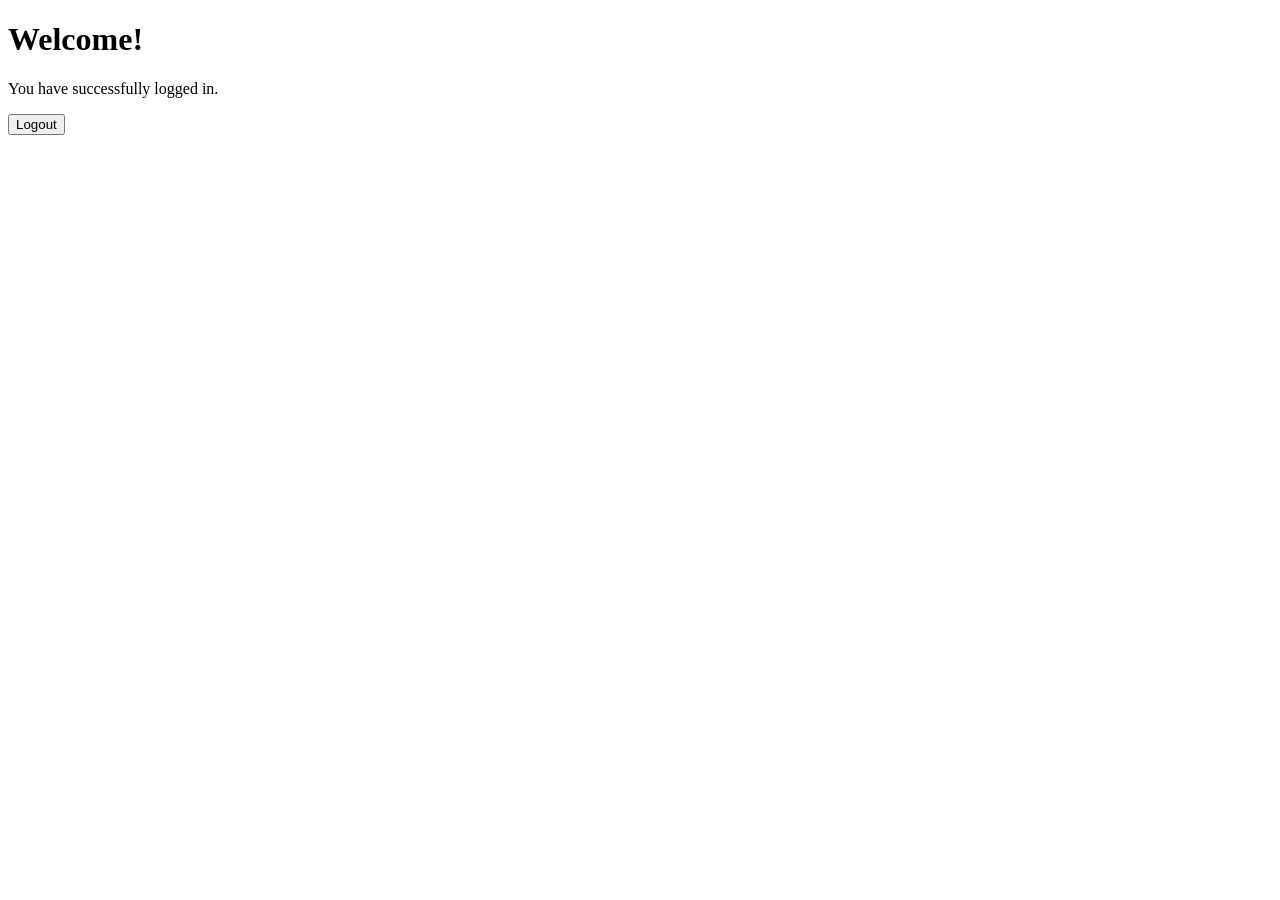
==== Webdev-l2-LoginAuthenticationSystem/dashboard.html @ 20454d13 "update" ====
<!DOCTYPE html>
<html lang="en">
<head>
    <meta charset="UTF-8">
    <meta name="viewport" content="width=device-width, initial-scale=1.0">
    <title>Dashboard - Authentication System</title>
    <link rel="stylesheet" href="style.css">
</head>
<body>

    <div class="dashboard-container">
        <div class="dashboard-card">

            <h1>Welcome!</h1>

            <p id="welcomeMessage"></p>

            <p>You have successfully logged in.</p>

            <button id="logoutButton">Logout</button>

        </div>
    </div>

    <script src="dashboard.js"></script>
</body>
</html>
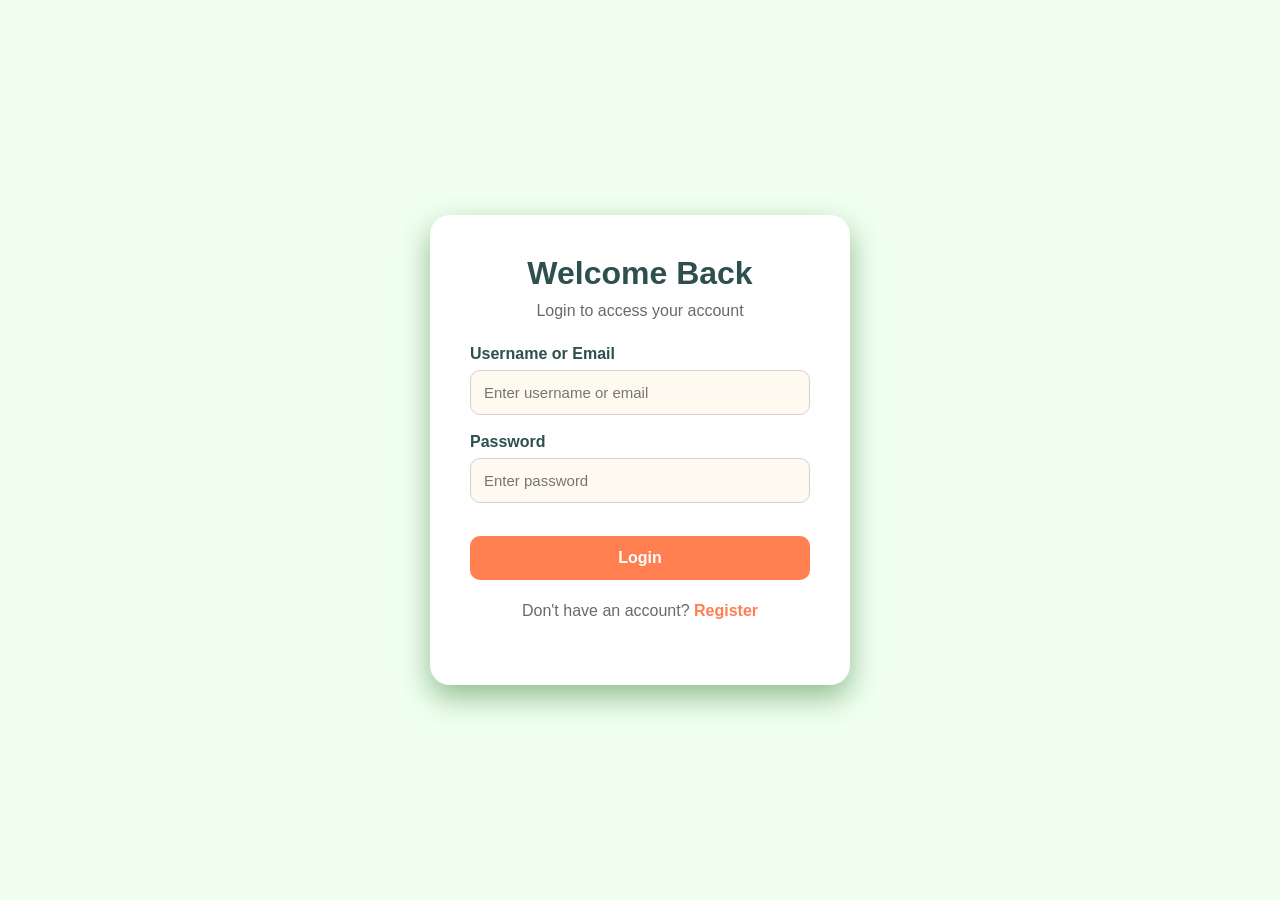
==== commit 0a169683: "update" ====
--- a/Webdev-l2-LoginAuthenticationSystem/dashboard.html
+++ b/Webdev-l2-LoginAuthenticationSystem/dashboard.html
@@ -3,7 +3,7 @@
 <head>
     <meta charset="UTF-8">
     <meta name="viewport" content="width=device-width, initial-scale=1.0">
-    <title>Dashboard - Authentication System</title>
+    <title>Dashboard</title>
     <link rel="stylesheet" href="style.css">
 </head>
 <body>
@@ -11,11 +11,15 @@
     <div class="dashboard-container">
         <div class="dashboard-card">
 
-            <h1>Welcome!</h1>
+            <h1>Welcome to Your Dashboard</h1>
 
             <p id="welcomeMessage"></p>
 
-            <p>You have successfully logged in.</p>
+            <div class="welcome-box">
+                <h2>🎉 Login Successful!</h2>
+                <p>You have successfully logged into your account.</p>
+                <p>Welcome to your secure dashboard.</p>
+            </div>
 
             <button id="logoutButton">Logout</button>
 
@@ -23,5 +27,6 @@
     </div>
 
     <script src="dashboard.js"></script>
+
 </body>
 </html>
--- a/Webdev-l2-LoginAuthenticationSystem/style.css
+++ b/Webdev-l2-LoginAuthenticationSystem/style.css
@@ -0,0 +1,181 @@
+* {
+    box-sizing: border-box;
+    margin: 0;
+    padding: 0;
+    font-family: Arial, sans-serif;
+}
+
+body {
+    min-height: 100vh;
+    background: honeydew;
+    display: flex;
+    justify-content: center;
+    align-items: center;
+}
+
+.auth-container,
+.dashboard-container {
+    width: 100%;
+    min-height: 100vh;
+    display: flex;
+    justify-content: center;
+    align-items: center;
+    padding: 20px;
+}
+
+.auth-card,
+.dashboard-card {
+    width: 100%;
+    max-width: 420px;
+    background: white;
+    padding: 40px;
+    border-radius: 20px;
+    box-shadow: 0 12px 30px darkseagreen;
+}
+
+.auth-card h1,
+.dashboard-card h1 {
+    text-align: center;
+    color: darkslategray;
+    margin-bottom: 10px;
+}
+
+.auth-card > p {
+    text-align: center;
+    color: dimgray;
+    margin-bottom: 25px;
+}
+
+form {
+    display: flex;
+    flex-direction: column;
+}
+
+label {
+    color: darkslategray;
+    font-weight: bold;
+    margin-bottom: 7px;
+}
+
+input {
+    width: 100%;
+    padding: 13px;
+    margin-bottom: 18px;
+    border: 1px solid lightgray;
+    border-radius: 10px;
+    font-size: 15px;
+    background: floralwhite;
+}
+
+input:focus {
+    outline: none;
+    border-color: darkseagreen;
+    background: white;
+}
+
+.password-info {
+    font-size: 13px;
+    color: dimgray;
+    margin-top: -8px;
+    margin-bottom: 18px;
+}
+
+button {
+    width: 100%;
+    padding: 13px;
+    border: none;
+    border-radius: 10px;
+    background: coral;
+    color: white;
+    font-size: 16px;
+    font-weight: bold;
+    cursor: pointer;
+    transition: 0.3s;
+}
+
+button:hover {
+    background: tomato;
+}
+
+#errorMessage {
+    color: firebrick;
+    font-size: 14px;
+    text-align: center;
+    margin-bottom: 15px;
+}
+
+.account-link {
+    margin-top: 22px;
+    text-align: center;
+    color: dimgray;
+}
+
+.account-link a {
+    color: coral;
+    text-decoration: none;
+    font-weight: bold;
+}
+
+.account-link a:hover {
+    color: tomato;
+    text-decoration: underline;
+}
+
+/* Dashboard */
+
+.dashboard-card {
+    text-align: center;
+}
+
+.dashboard-card h1 {
+    color: darkslategray;
+    margin-bottom: 12px;
+}
+
+#welcomeMessage {
+    color: darkseagreen;
+    font-size: 20px;
+    font-weight: bold;
+    margin-bottom: 20px;
+}
+
+.welcome-box {
+    background: mintcream;
+    padding: 25px;
+    border-radius: 15px;
+    border-left: 5px solid coral;
+    margin: 25px 0;
+}
+
+.welcome-box h2 {
+    color: darkslategray;
+    margin-bottom: 12px;
+}
+
+.welcome-box p {
+    color: dimgray;
+    margin-bottom: 8px;
+    line-height: 1.5;
+}
+
+.dashboard-card button {
+    background: indianred;
+}
+
+.dashboard-card button:hover {
+    background: firebrick;
+}
+
+/* Mobile */
+
+@media (max-width: 500px) {
+    .auth-card,
+    .dashboard-card {
+        padding: 28px 22px;
+    }
+
+    .auth-card h1,
+    .dashboard-card h1 {
+        font-size: 25px;
+    }
+}
